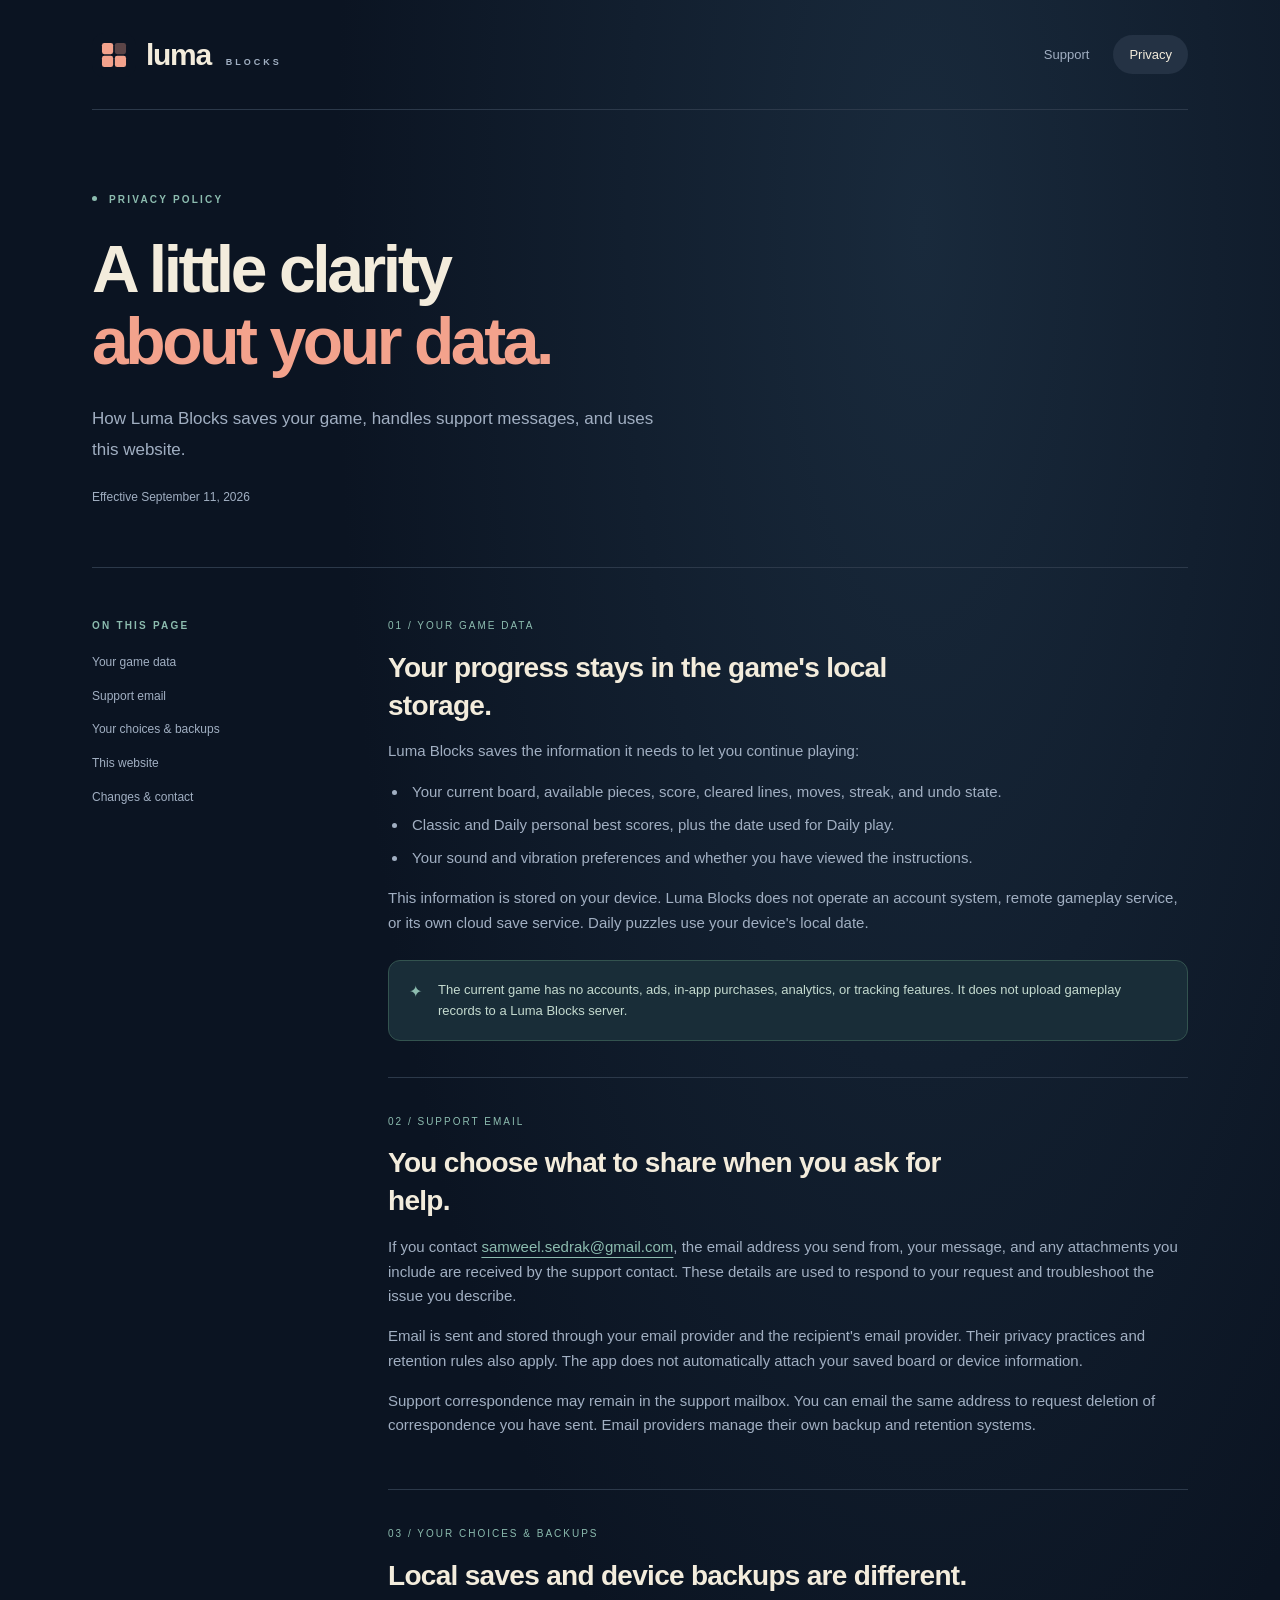
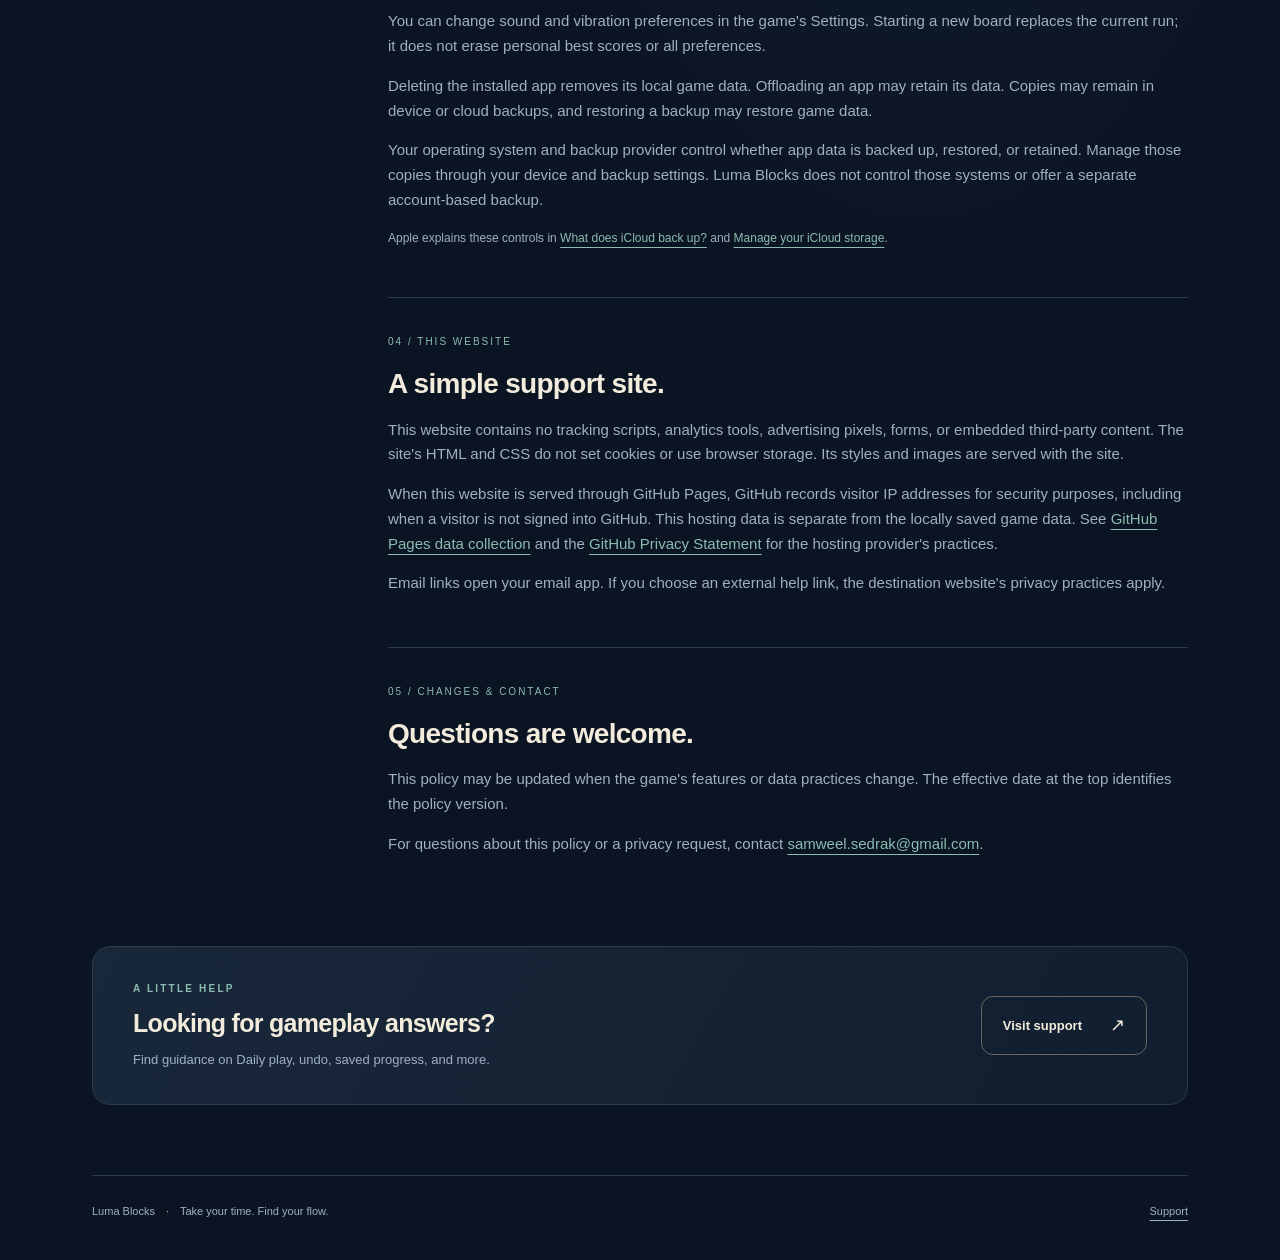
==== privacy.html @ 0beef226 "Publish Luma Blocks support and privacy pages" ====
<!doctype html>
<html lang="en">
<head>
  <meta charset="utf-8">
  <meta name="viewport" content="width=device-width, initial-scale=1">
  <meta name="description" content="Luma Blocks privacy policy: local game data, optional support emails, device backups, and this support website.">
  <meta name="theme-color" content="#0b1422">
  <meta name="referrer" content="no-referrer">
  <meta http-equiv="Content-Security-Policy" content="default-src 'none'; style-src 'self'; img-src 'self'; base-uri 'none'; form-action 'none'">
  <title>Privacy policy · Luma Blocks</title>
  <link rel="icon" href="brand.svg" type="image/svg+xml">
  <link rel="stylesheet" href="styles.css">
</head>
<body>
  <a class="skip-link" href="#main">Skip to content</a>
  <div class="shell">
    <header class="site-header">
      <a class="brand" href="index.html" aria-label="Luma Blocks support home"><img src="brand.svg" width="44" height="44" alt=""><span class="wordmark">luma <span>BLOCKS</span></span></a>
      <nav aria-label="Main navigation"><a href="index.html">Support</a><a href="privacy.html" aria-current="page">Privacy</a></nav>
    </header>
    <main id="main">
      <section class="privacy-hero" aria-labelledby="privacy-title"><p class="eyebrow"><span class="status-dot"></span> PRIVACY POLICY</p><h1 id="privacy-title">A little clarity<br><em>about your data.</em></h1><p class="lead">How Luma Blocks saves your game, handles support messages, and uses this website.</p><p class="effective-date">Effective September 11, 2026</p></section>
      <div class="privacy-layout">
        <aside class="policy-nav" aria-label="On this page"><p class="eyebrow">ON THIS PAGE</p><a href="#game-data">Your game data</a><a href="#support-email">Support email</a><a href="#your-choices">Your choices &amp; backups</a><a href="#website">This website</a><a href="#changes">Changes &amp; contact</a></aside>
        <article class="policy-body">
          <section id="game-data"><p class="section-number">01 / YOUR GAME DATA</p><h2>Your progress stays in the game's local storage.</h2><p>Luma Blocks saves the information it needs to let you continue playing:</p><ul><li>Your current board, available pieces, score, cleared lines, moves, streak, and undo state.</li><li>Classic and Daily personal best scores, plus the date used for Daily play.</li><li>Your sound and vibration preferences and whether you have viewed the instructions.</li></ul><p>This information is stored on your device. Luma Blocks does not operate an account system, remote gameplay service, or its own cloud save service. Daily puzzles use your device's local date.</p><div class="policy-note"><span aria-hidden="true">✦</span><p>The current game has no accounts, ads, in-app purchases, analytics, or tracking features. It does not upload gameplay records to a Luma Blocks server.</p></div></section>
          <section id="support-email"><p class="section-number">02 / SUPPORT EMAIL</p><h2>You choose what to share when you ask for help.</h2><p>If you contact <a class="email-inline" href="mailto:samweel.sedrak@gmail.com?subject=Luma%20Blocks%20privacy">samweel.sedrak@gmail.com</a>, the email address you send from, your message, and any attachments you include are received by the support contact. These details are used to respond to your request and troubleshoot the issue you describe.</p><p>Email is sent and stored through your email provider and the recipient's email provider. Their privacy practices and retention rules also apply. The app does not automatically attach your saved board or device information.</p><p>Support correspondence may remain in the support mailbox. You can email the same address to request deletion of correspondence you have sent. Email providers manage their own backup and retention systems.</p></section>
          <section id="your-choices"><p class="section-number">03 / YOUR CHOICES &amp; BACKUPS</p><h2>Local saves and device backups are different.</h2><p>You can change sound and vibration preferences in the game's Settings. Starting a new board replaces the current run; it does not erase personal best scores or all preferences.</p><p>Deleting the installed app removes its local game data. Offloading an app may retain its data. Copies may remain in device or cloud backups, and restoring a backup may restore game data.</p><p>Your operating system and backup provider control whether app data is backed up, restored, or retained. Manage those copies through your device and backup settings. Luma Blocks does not control those systems or offer a separate account-based backup.</p><p class="source-link">Apple explains these controls in <a href="https://support.apple.com/en-us/108770" rel="noreferrer">What does iCloud back up?</a> and <a href="https://support.apple.com/en-us/108922" rel="noreferrer">Manage your iCloud storage</a>.</p></section>
          <section id="website"><p class="section-number">04 / THIS WEBSITE</p><h2>A simple support site.</h2><p>This website contains no tracking scripts, analytics tools, advertising pixels, forms, or embedded third-party content. The site's HTML and CSS do not set cookies or use browser storage. Its styles and images are served with the site.</p><p>When this website is served through GitHub Pages, GitHub records visitor IP addresses for security purposes, including when a visitor is not signed into GitHub. This hosting data is separate from the locally saved game data. See <a href="https://docs.github.com/en/pages/getting-started-with-github-pages/what-is-github-pages#data-collection" rel="noreferrer">GitHub Pages data collection</a> and the <a href="https://docs.github.com/en/site-policy/privacy-policies/github-general-privacy-statement" rel="noreferrer">GitHub Privacy Statement</a> for the hosting provider's practices.</p><p>Email links open your email app. If you choose an external help link, the destination website's privacy practices apply.</p></section>
          <section id="changes"><p class="section-number">05 / CHANGES &amp; CONTACT</p><h2>Questions are welcome.</h2><p>This policy may be updated when the game's features or data practices change. The effective date at the top identifies the policy version.</p><p>For questions about this policy or a privacy request, contact <a class="email-inline" href="mailto:samweel.sedrak@gmail.com?subject=Luma%20Blocks%20privacy">samweel.sedrak@gmail.com</a>.</p></section>
        </article>
      </div>
      <aside class="closing-card"><div><p class="eyebrow">A LITTLE HELP</p><h2>Looking for gameplay answers?</h2><p>Find guidance on Daily play, undo, saved progress, and more.</p></div><a class="button button-outline" href="index.html#questions">Visit support <span aria-hidden="true">↗</span></a></aside>
    </main>
    <footer class="site-footer"><p>Luma Blocks <span>·</span> Take your time. Find your flow.</p><a href="index.html">Support</a></footer>
  </div>
</body>
</html>
---- styles.css ----
:root{color-scheme:dark;--ink:#0b1422;--surface:#111e30;--cream:#f3ecdc;--muted:#a1afc2;--coral:#f3a28c;--mint:#8cbcaf;--line:#2c394a;font-family:-apple-system,BlinkMacSystemFont,"Segoe UI",sans-serif;font-synthesis:none}
*{box-sizing:border-box}html{scroll-behavior:smooth;scroll-padding-top:24px}body{margin:0;background:radial-gradient(ellipse at 72% 8%,#192a3c 0,transparent 45%),var(--ink);color:var(--cream);line-height:1.65}a{color:inherit;text-underline-offset:5px}a:hover{color:var(--coral)}a:focus-visible,summary:focus-visible{outline:3px solid var(--mint);outline-offset:6px;border-radius:4px}img{max-width:100%;height:auto}.shell{max-width:1184px;margin:auto;padding:0 44px}.skip-link{position:fixed;top:12px;left:12px;z-index:10;padding:10px 18px;background:var(--cream);color:var(--ink);transform:translateY(-160%)}.skip-link:focus{transform:none}.site-header{min-height:110px;display:flex;align-items:center;justify-content:space-between;border-bottom:1px solid var(--line);gap:24px}.brand{display:flex;align-items:center;gap:10px;text-decoration:none}.brand img{border-radius:12px}.wordmark{font-weight:700;font-size:30px;letter-spacing:-1.3px;white-space:nowrap}.wordmark span{font-size:9px;color:var(--muted);font-weight:600;letter-spacing:3px;margin-left:8px}.site-header nav{display:flex;gap:8px}.site-header nav a{text-decoration:none;font-size:13px;color:var(--muted);padding:9px 16px;border-radius:25px}.site-header nav a[aria-current=page]{color:var(--cream);background:#243244}.site-header nav a:hover{color:var(--cream);background:#1c2a3c}.hero{display:grid;grid-template-columns:1.22fr 1fr;align-items:center;gap:28px;min-height:520px;padding:76px 0 84px}.eyebrow{font-size:10px;font-weight:600;letter-spacing:2.2px;color:var(--mint);margin:0 0 24px}.status-dot{display:inline-block;width:5px;height:5px;border-radius:50%;background:var(--mint);margin:0 7px 2px 0}h1{font-size:clamp(42px,5.3vw,66px);font-weight:550;letter-spacing:-3.4px;line-height:1.1;margin:0 0 25px}h1 em{font-style:normal;color:var(--coral)}.lead{font-size:17px;line-height:1.85;color:var(--muted);max-width:480px;margin:0}.actions{display:flex;gap:26px;align-items:center;flex-wrap:wrap;margin-top:30px}.button{display:inline-flex;align-items:center;justify-content:center;gap:28px;border:1px solid var(--coral);border-radius:12px;background:var(--coral);color:var(--ink);padding:14px 21px;font-size:13px;font-weight:650;text-decoration:none;min-height:48px}.button:hover{color:var(--ink);background:#ffb59f;border-color:#ffb59f}.button span{font-size:18px}.text-link{font-size:13px;text-decoration:none}.text-link span{margin-left:12px}.hero-art{position:relative;min-height:340px;display:grid;place-items:center;isolation:isolate}.art-card{width:290px;height:318px;display:flex;flex-direction:column;align-items:center;justify-content:center;background:var(--ink);border:1px solid #344354;border-radius:30px;transform:rotate(8deg);box-shadow:0 25px 65px #0004}.art-card img{width:255px;height:255px}.art-card span{font-size:9px;color:var(--muted);letter-spacing:2.2px;margin-top:-12px}.orbit{position:absolute;border:1px solid #f3ecdc0b;border-radius:50%;width:370px;height:370px;z-index:-1}.orbit-two{width:450px;height:450px}.spark{position:absolute;color:var(--coral);font-size:21px}.spark-one{top:2%;right:10%}.spark-two{bottom:5%;left:5%;color:var(--mint)}.contact-strip{display:grid;grid-template-columns:1fr 1.5fr;gap:60px;padding:36px 40px;background:#122233;border:1px solid #304153;border-radius:18px;align-items:center}.contact-strip .eyebrow{margin-bottom:8px}h2{font-size:27px;font-weight:550;letter-spacing:-.7px;line-height:1.35;margin:0 0 14px}.contact-strip h2{margin:0}.email{font-size:20px;font-weight:550;text-decoration:none;overflow-wrap:anywhere}.contact-details p{font-size:12px;color:var(--muted);margin:9px 0 0;max-width:440px}.faq-section{display:grid;grid-template-columns:1fr 1.7fr;gap:70px;padding:90px 0}.section-heading .eyebrow{margin-bottom:16px}.section-heading p:last-child{color:var(--muted);font-size:14px}.faq-list{border-top:1px solid var(--line)}details{border-bottom:1px solid var(--line);padding:0 0 0 2px}summary{list-style:none;cursor:pointer;font-size:16px;font-weight:500;padding:22px 36px 22px 0;position:relative;line-height:1.55}summary::-webkit-details-marker{display:none}summary::after{content:"+";position:absolute;right:4px;top:20px;font-size:23px;font-weight:300;color:var(--coral)}details[open] summary::after{content:"−"}.answer{padding:0 24px 20px 0;font-size:14px;color:var(--muted)}.answer p{margin:0 0 12px}.answer p:last-child{margin:0}.answer strong{font-weight:550;color:var(--cream)}.answer a,.policy-body a{color:var(--mint)}.closing-card{display:flex;justify-content:space-between;align-items:center;gap:28px;border:1px solid var(--line);background:linear-gradient(120deg,#182739,#111e30);border-radius:18px;padding:34px 40px;margin-bottom:70px}.closing-card .eyebrow{margin-bottom:10px}.closing-card h2{font-size:25px;margin-bottom:8px}.closing-card p:last-child{color:var(--muted);font-size:13px;margin:0}.button-outline{background:transparent;color:var(--cream);border-color:#6c665f;flex-shrink:0}.button-outline:hover{color:var(--cream);border-color:var(--coral);background:#f3a28c0c}.site-footer{display:flex;justify-content:space-between;gap:20px;border-top:1px solid var(--line);padding:26px 0 40px;font-size:11px;color:var(--muted)}.site-footer p{margin:0}.site-footer span{margin:0 8px;color:var(--coral)}.site-footer a{flex-shrink:0}.privacy-hero{padding:82px 0 60px;max-width:750px}.privacy-hero .lead{max-width:590px}.effective-date{color:var(--muted);font-size:12px;margin:22px 0 0}.privacy-layout{display:grid;grid-template-columns:230px 1fr;gap:66px;align-items:start;border-top:1px solid var(--line);padding-top:50px;margin-bottom:74px}.policy-nav{position:sticky;top:35px;display:flex;flex-direction:column;gap:14px;font-size:12px}.policy-nav .eyebrow{margin:0 0 4px}.policy-nav a{text-decoration:none;color:var(--muted)}.policy-nav a:hover{color:var(--cream)}.policy-body section{padding:0 0 36px;margin-bottom:36px;border-bottom:1px solid var(--line);scroll-margin-top:25px}.policy-body section:last-child{border:0;margin:0;padding:0}.section-number{font-size:10px;letter-spacing:2px;color:var(--mint);margin:0 0 14px}.policy-body h2{font-size:28px;max-width:600px}.policy-body p,.policy-body li{font-size:15px;color:var(--muted)}.policy-body ul{padding-left:20px}.policy-body li{padding-left:4px;margin-bottom:8px}.policy-body .section-number{font-size:10px;color:var(--mint)}.policy-note{display:flex;gap:16px;align-items:start;background:#192d38;border:1px solid #33534f;border-radius:12px;padding:18px 20px;margin-top:24px}.policy-note span{color:var(--mint)}.policy-note p{margin:0;color:#c4dacf;font-size:13px}.email-inline{overflow-wrap:anywhere}.policy-body .source-link{font-size:12px;line-height:1.8}
@media(max-width:900px){.shell{padding:0 28px}.hero{grid-template-columns:1.4fr 1fr;gap:10px}.hero-art{transform:scale(.8);transform-origin:center right}.art-card{width:250px;height:280px}.art-card img{width:220px;height:220px}.orbit{width:300px;height:300px}.orbit-two{width:350px;height:350px}.contact-strip{gap:26px;padding:30px}.email{font-size:17px}.faq-section{grid-template-columns:1fr 1.5fr;gap:30px}.privacy-layout{grid-template-columns:175px 1fr;gap:32px}.closing-card{padding:30px}}
@media(max-width:650px){.shell{padding:0 22px}.site-header{min-height:88px;gap:12px}.brand{gap:4px}.brand img{width:36px;height:36px}.wordmark{font-size:27px}.wordmark span{font-size:8px;letter-spacing:2px;margin-left:5px}.site-header nav{gap:0}.site-header nav a{padding:8px 10px;font-size:12px}.hero{display:block;padding:52px 0 42px;min-height:0}.hero .eyebrow{font-size:9px;letter-spacing:1.65px}h1{font-size:clamp(37px,9.8vw,54px);letter-spacing:-2px}.lead{font-size:15px}.hero-art{display:none}.actions{gap:22px;margin-top:26px}.button{padding:12px 17px;gap:20px}.contact-strip{grid-template-columns:1fr;gap:18px;padding:26px}.contact-strip h2{font-size:25px}.email{font-size:18px}.contact-details p{font-size:12px}.faq-section{grid-template-columns:1fr;gap:20px;padding:56px 0}.section-heading .eyebrow{font-size:9px}.section-heading p:last-child{margin-bottom:0}h2{font-size:26px}summary{font-size:15px;padding-top:21px;padding-bottom:21px}.answer{font-size:14px;padding-right:15px}.closing-card{align-items:flex-start;flex-direction:column;padding:27px;margin-bottom:45px;gap:22px}.closing-card h2{font-size:25px}.site-footer{align-items:flex-start;flex-direction:column;gap:13px;padding-top:23px}.privacy-hero{padding:52px 0 36px}.privacy-layout{grid-template-columns:1fr;gap:34px;padding-top:26px;margin-bottom:48px}.policy-nav{position:static;flex-direction:row;flex-wrap:wrap;gap:10px 18px}.policy-nav .eyebrow{width:100%;margin-bottom:2px}.policy-nav a{font-size:12px}.policy-body h2{font-size:25px}.policy-body p,.policy-body li{font-size:14px}.policy-body section{padding-bottom:26px;margin-bottom:28px}.policy-note{padding:15px}.effective-date{font-size:11px}}
@media(max-width:380px){.shell{padding:0 16px}.site-header{gap:8px}.wordmark span{letter-spacing:1.6px}.site-header nav a{padding:8px}}
@media(prefers-reduced-motion:reduce){html{scroll-behavior:auto}}@media print{body{background:white;color:#18202a}.site-header,.site-footer,.policy-nav,.hero-art,.closing-card,.skip-link{display:none}.shell{padding:0}.privacy-layout{display:block}.privacy-hero{padding-top:0}h1 em,.policy-body p,.policy-body li,.lead,.section-number,.eyebrow,.effective-date{color:#18202a}.policy-note{background:transparent;border-color:#aaa}.policy-note p,.policy-body a{color:#18202a}}
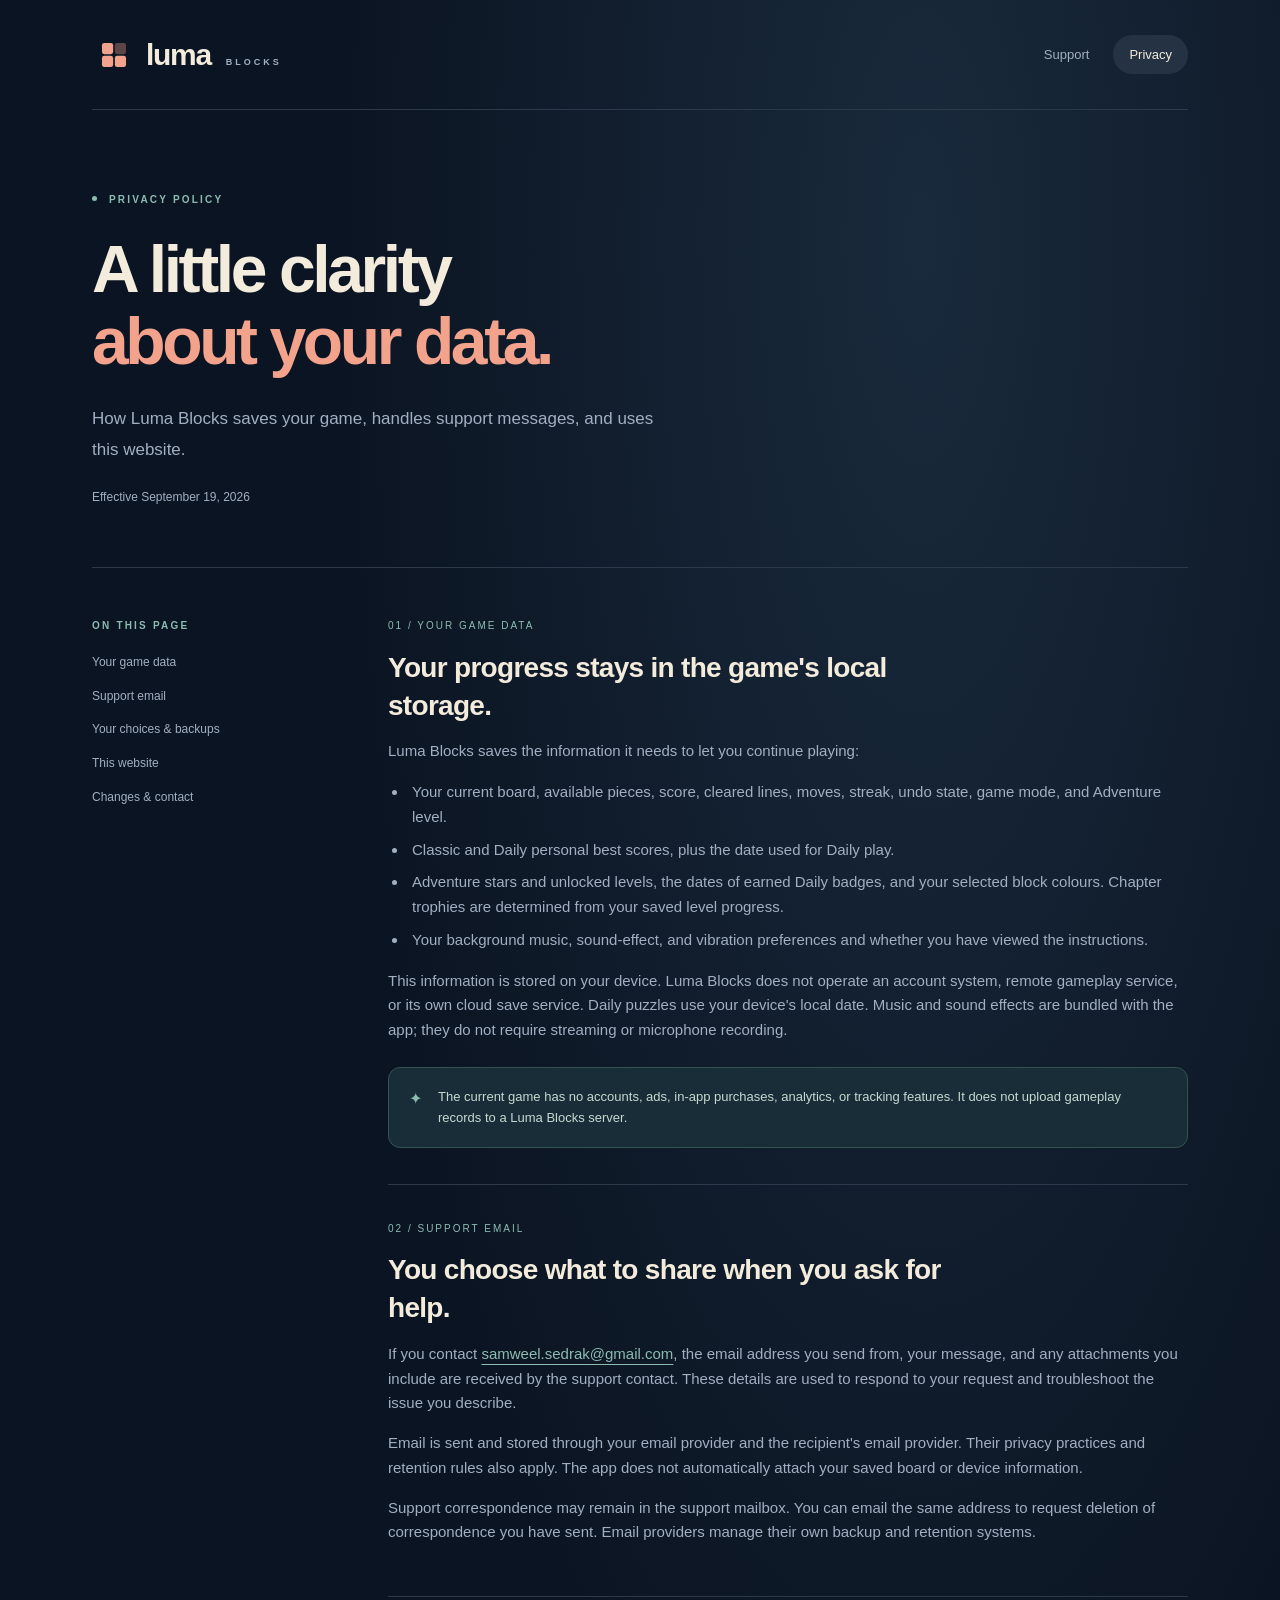
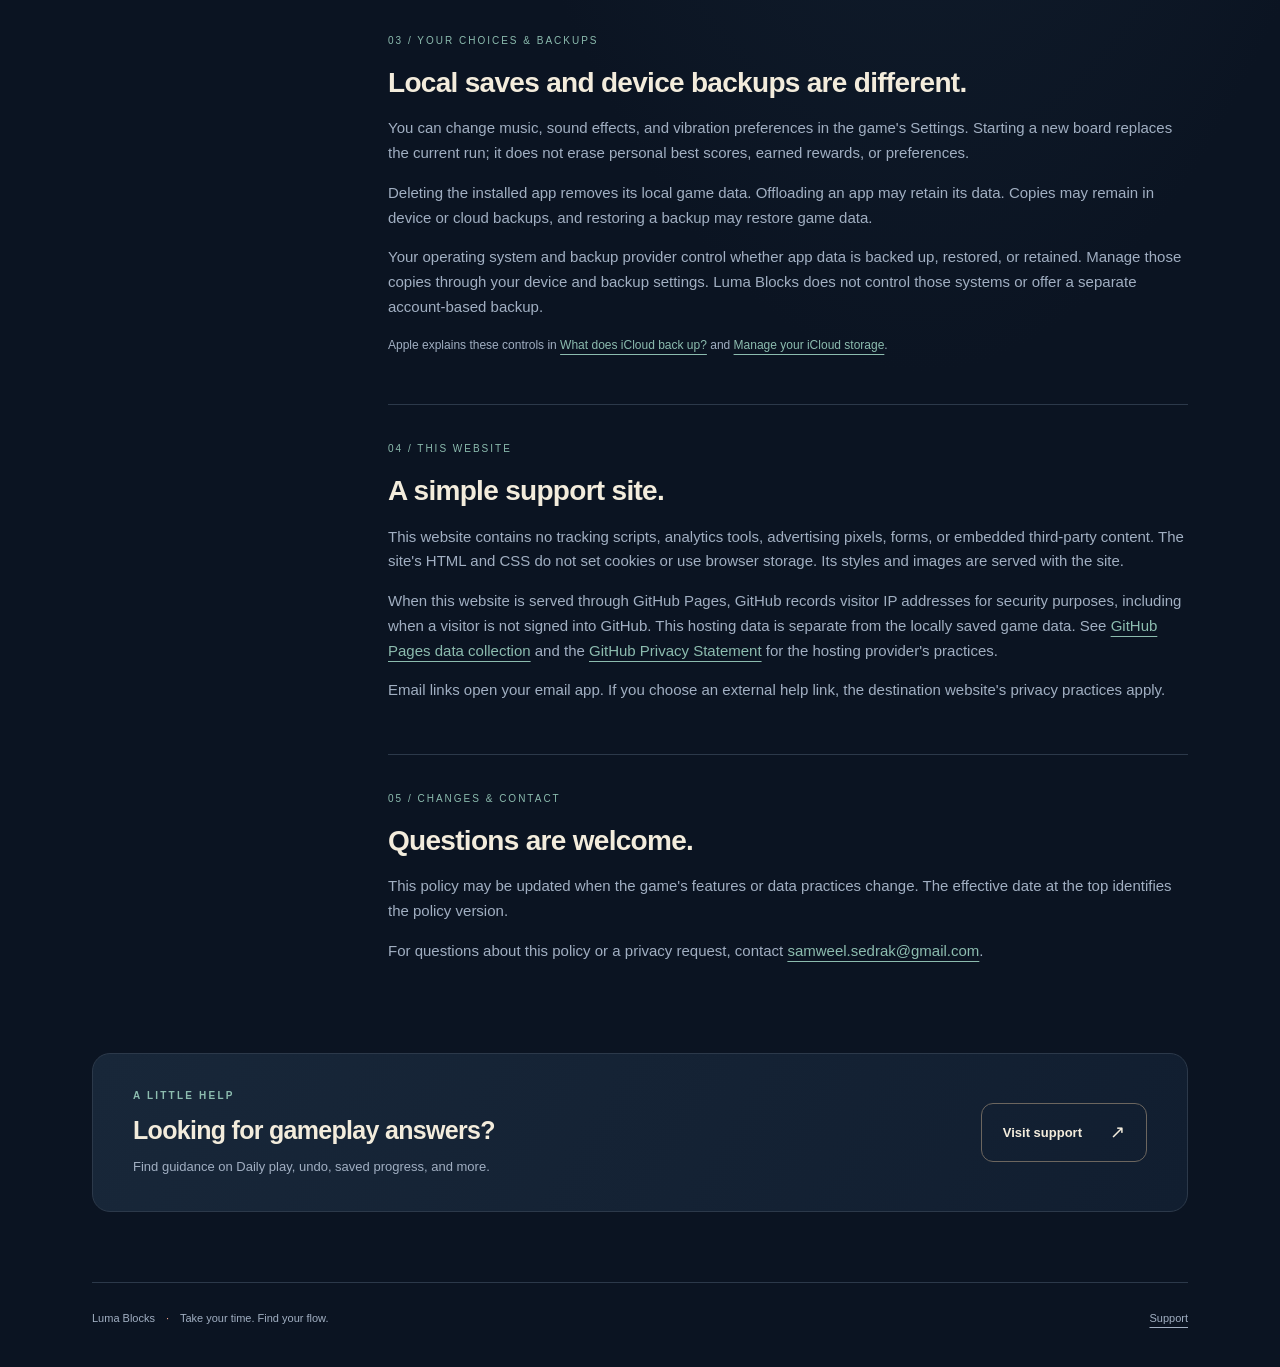
==== commit a127c197: "Update support and privacy for Luma Adventure release" ====
--- a/privacy.html
+++ b/privacy.html
@@ -19,13 +19,13 @@
       <nav aria-label="Main navigation"><a href="index.html">Support</a><a href="privacy.html" aria-current="page">Privacy</a></nav>
     </header>
     <main id="main">
-      <section class="privacy-hero" aria-labelledby="privacy-title"><p class="eyebrow"><span class="status-dot"></span> PRIVACY POLICY</p><h1 id="privacy-title">A little clarity<br><em>about your data.</em></h1><p class="lead">How Luma Blocks saves your game, handles support messages, and uses this website.</p><p class="effective-date">Effective September 11, 2026</p></section>
+      <section class="privacy-hero" aria-labelledby="privacy-title"><p class="eyebrow"><span class="status-dot"></span> PRIVACY POLICY</p><h1 id="privacy-title">A little clarity<br><em>about your data.</em></h1><p class="lead">How Luma Blocks saves your game, handles support messages, and uses this website.</p><p class="effective-date">Effective September 19, 2026</p></section>
       <div class="privacy-layout">
         <aside class="policy-nav" aria-label="On this page"><p class="eyebrow">ON THIS PAGE</p><a href="#game-data">Your game data</a><a href="#support-email">Support email</a><a href="#your-choices">Your choices &amp; backups</a><a href="#website">This website</a><a href="#changes">Changes &amp; contact</a></aside>
         <article class="policy-body">
-          <section id="game-data"><p class="section-number">01 / YOUR GAME DATA</p><h2>Your progress stays in the game's local storage.</h2><p>Luma Blocks saves the information it needs to let you continue playing:</p><ul><li>Your current board, available pieces, score, cleared lines, moves, streak, and undo state.</li><li>Classic and Daily personal best scores, plus the date used for Daily play.</li><li>Your sound and vibration preferences and whether you have viewed the instructions.</li></ul><p>This information is stored on your device. Luma Blocks does not operate an account system, remote gameplay service, or its own cloud save service. Daily puzzles use your device's local date.</p><div class="policy-note"><span aria-hidden="true">✦</span><p>The current game has no accounts, ads, in-app purchases, analytics, or tracking features. It does not upload gameplay records to a Luma Blocks server.</p></div></section>
+          <section id="game-data"><p class="section-number">01 / YOUR GAME DATA</p><h2>Your progress stays in the game's local storage.</h2><p>Luma Blocks saves the information it needs to let you continue playing:</p><ul><li>Your current board, available pieces, score, cleared lines, moves, streak, undo state, game mode, and Adventure level.</li><li>Classic and Daily personal best scores, plus the date used for Daily play.</li><li>Adventure stars and unlocked levels, the dates of earned Daily badges, and your selected block colours. Chapter trophies are determined from your saved level progress.</li><li>Your background music, sound-effect, and vibration preferences and whether you have viewed the instructions.</li></ul><p>This information is stored on your device. Luma Blocks does not operate an account system, remote gameplay service, or its own cloud save service. Daily puzzles use your device's local date. Music and sound effects are bundled with the app; they do not require streaming or microphone recording.</p><div class="policy-note"><span aria-hidden="true">✦</span><p>The current game has no accounts, ads, in-app purchases, analytics, or tracking features. It does not upload gameplay records to a Luma Blocks server.</p></div></section>
           <section id="support-email"><p class="section-number">02 / SUPPORT EMAIL</p><h2>You choose what to share when you ask for help.</h2><p>If you contact <a class="email-inline" href="mailto:samweel.sedrak@gmail.com?subject=Luma%20Blocks%20privacy">samweel.sedrak@gmail.com</a>, the email address you send from, your message, and any attachments you include are received by the support contact. These details are used to respond to your request and troubleshoot the issue you describe.</p><p>Email is sent and stored through your email provider and the recipient's email provider. Their privacy practices and retention rules also apply. The app does not automatically attach your saved board or device information.</p><p>Support correspondence may remain in the support mailbox. You can email the same address to request deletion of correspondence you have sent. Email providers manage their own backup and retention systems.</p></section>
-          <section id="your-choices"><p class="section-number">03 / YOUR CHOICES &amp; BACKUPS</p><h2>Local saves and device backups are different.</h2><p>You can change sound and vibration preferences in the game's Settings. Starting a new board replaces the current run; it does not erase personal best scores or all preferences.</p><p>Deleting the installed app removes its local game data. Offloading an app may retain its data. Copies may remain in device or cloud backups, and restoring a backup may restore game data.</p><p>Your operating system and backup provider control whether app data is backed up, restored, or retained. Manage those copies through your device and backup settings. Luma Blocks does not control those systems or offer a separate account-based backup.</p><p class="source-link">Apple explains these controls in <a href="https://support.apple.com/en-us/108770" rel="noreferrer">What does iCloud back up?</a> and <a href="https://support.apple.com/en-us/108922" rel="noreferrer">Manage your iCloud storage</a>.</p></section>
+          <section id="your-choices"><p class="section-number">03 / YOUR CHOICES &amp; BACKUPS</p><h2>Local saves and device backups are different.</h2><p>You can change music, sound effects, and vibration preferences in the game's Settings. Starting a new board replaces the current run; it does not erase personal best scores, earned rewards, or preferences.</p><p>Deleting the installed app removes its local game data. Offloading an app may retain its data. Copies may remain in device or cloud backups, and restoring a backup may restore game data.</p><p>Your operating system and backup provider control whether app data is backed up, restored, or retained. Manage those copies through your device and backup settings. Luma Blocks does not control those systems or offer a separate account-based backup.</p><p class="source-link">Apple explains these controls in <a href="https://support.apple.com/en-us/108770" rel="noreferrer">What does iCloud back up?</a> and <a href="https://support.apple.com/en-us/108922" rel="noreferrer">Manage your iCloud storage</a>.</p></section>
           <section id="website"><p class="section-number">04 / THIS WEBSITE</p><h2>A simple support site.</h2><p>This website contains no tracking scripts, analytics tools, advertising pixels, forms, or embedded third-party content. The site's HTML and CSS do not set cookies or use browser storage. Its styles and images are served with the site.</p><p>When this website is served through GitHub Pages, GitHub records visitor IP addresses for security purposes, including when a visitor is not signed into GitHub. This hosting data is separate from the locally saved game data. See <a href="https://docs.github.com/en/pages/getting-started-with-github-pages/what-is-github-pages#data-collection" rel="noreferrer">GitHub Pages data collection</a> and the <a href="https://docs.github.com/en/site-policy/privacy-policies/github-general-privacy-statement" rel="noreferrer">GitHub Privacy Statement</a> for the hosting provider's practices.</p><p>Email links open your email app. If you choose an external help link, the destination website's privacy practices apply.</p></section>
           <section id="changes"><p class="section-number">05 / CHANGES &amp; CONTACT</p><h2>Questions are welcome.</h2><p>This policy may be updated when the game's features or data practices change. The effective date at the top identifies the policy version.</p><p>For questions about this policy or a privacy request, contact <a class="email-inline" href="mailto:samweel.sedrak@gmail.com?subject=Luma%20Blocks%20privacy">samweel.sedrak@gmail.com</a>.</p></section>
         </article>
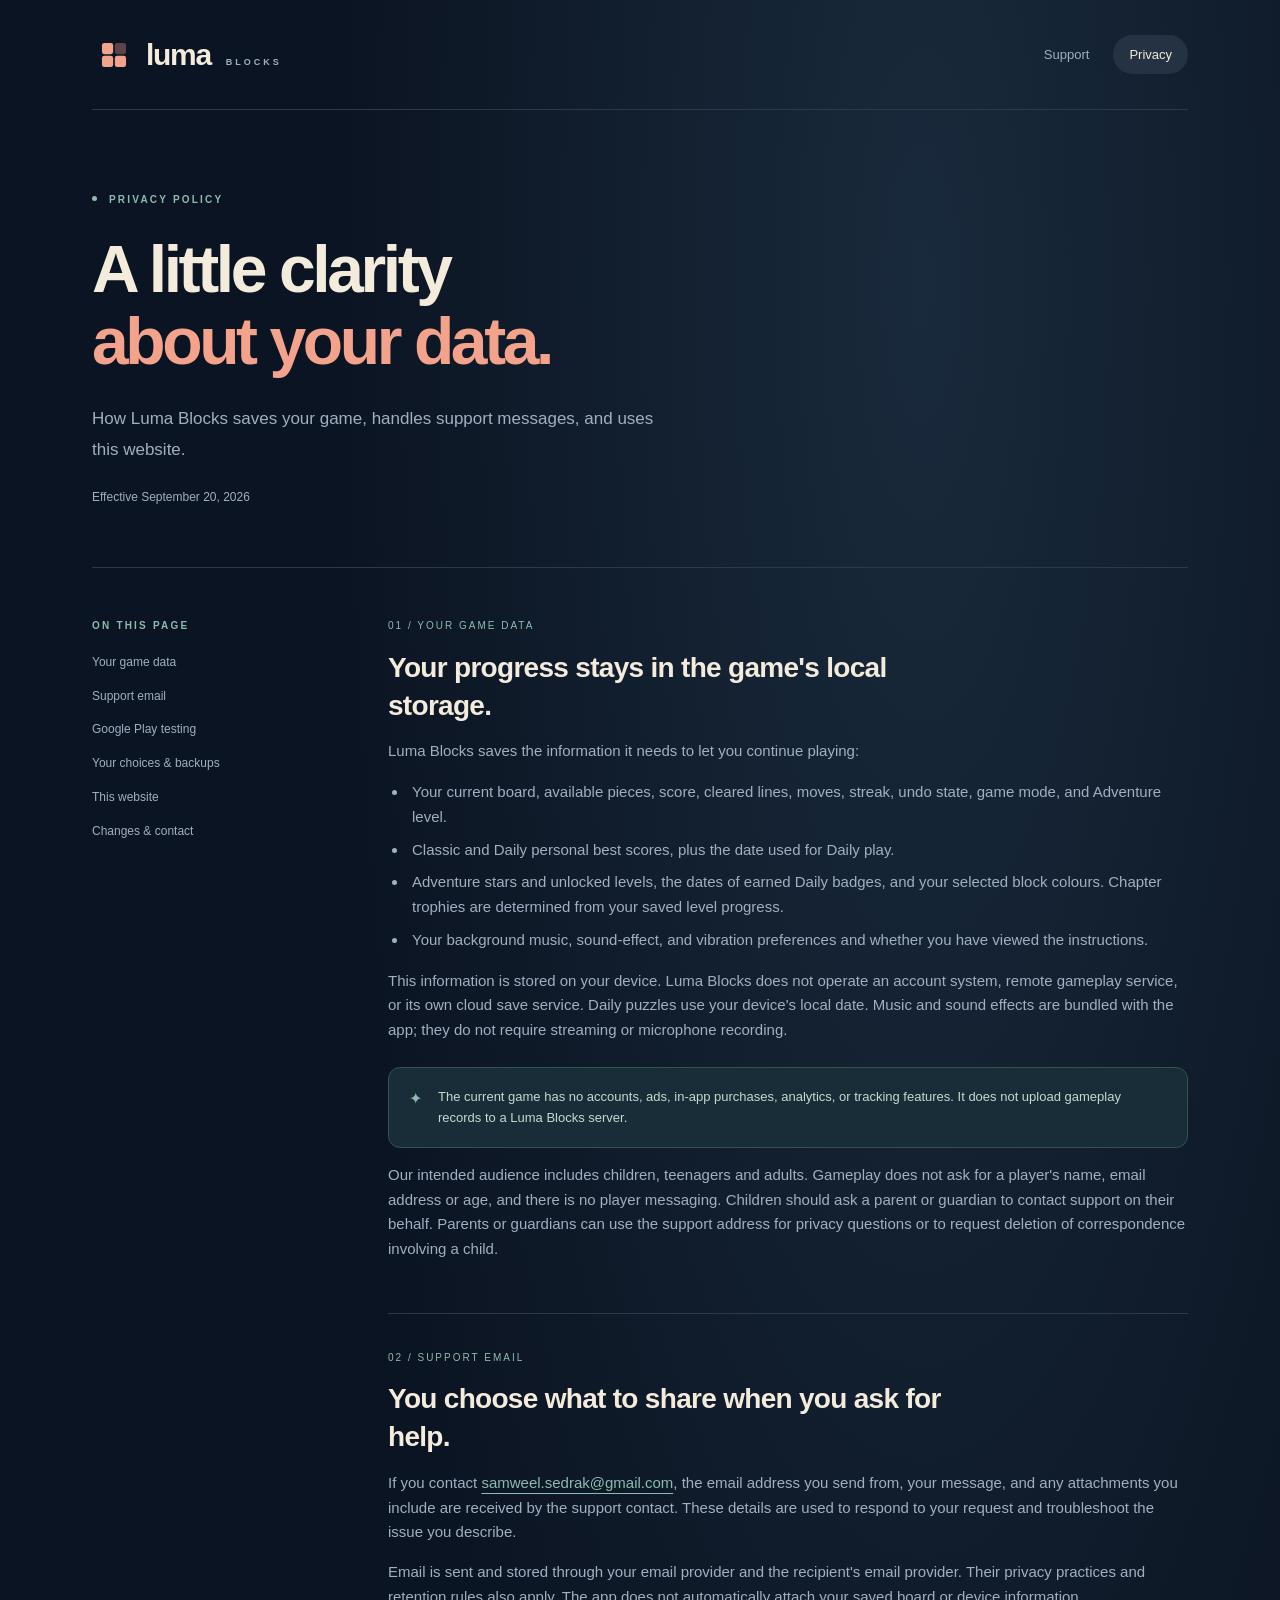
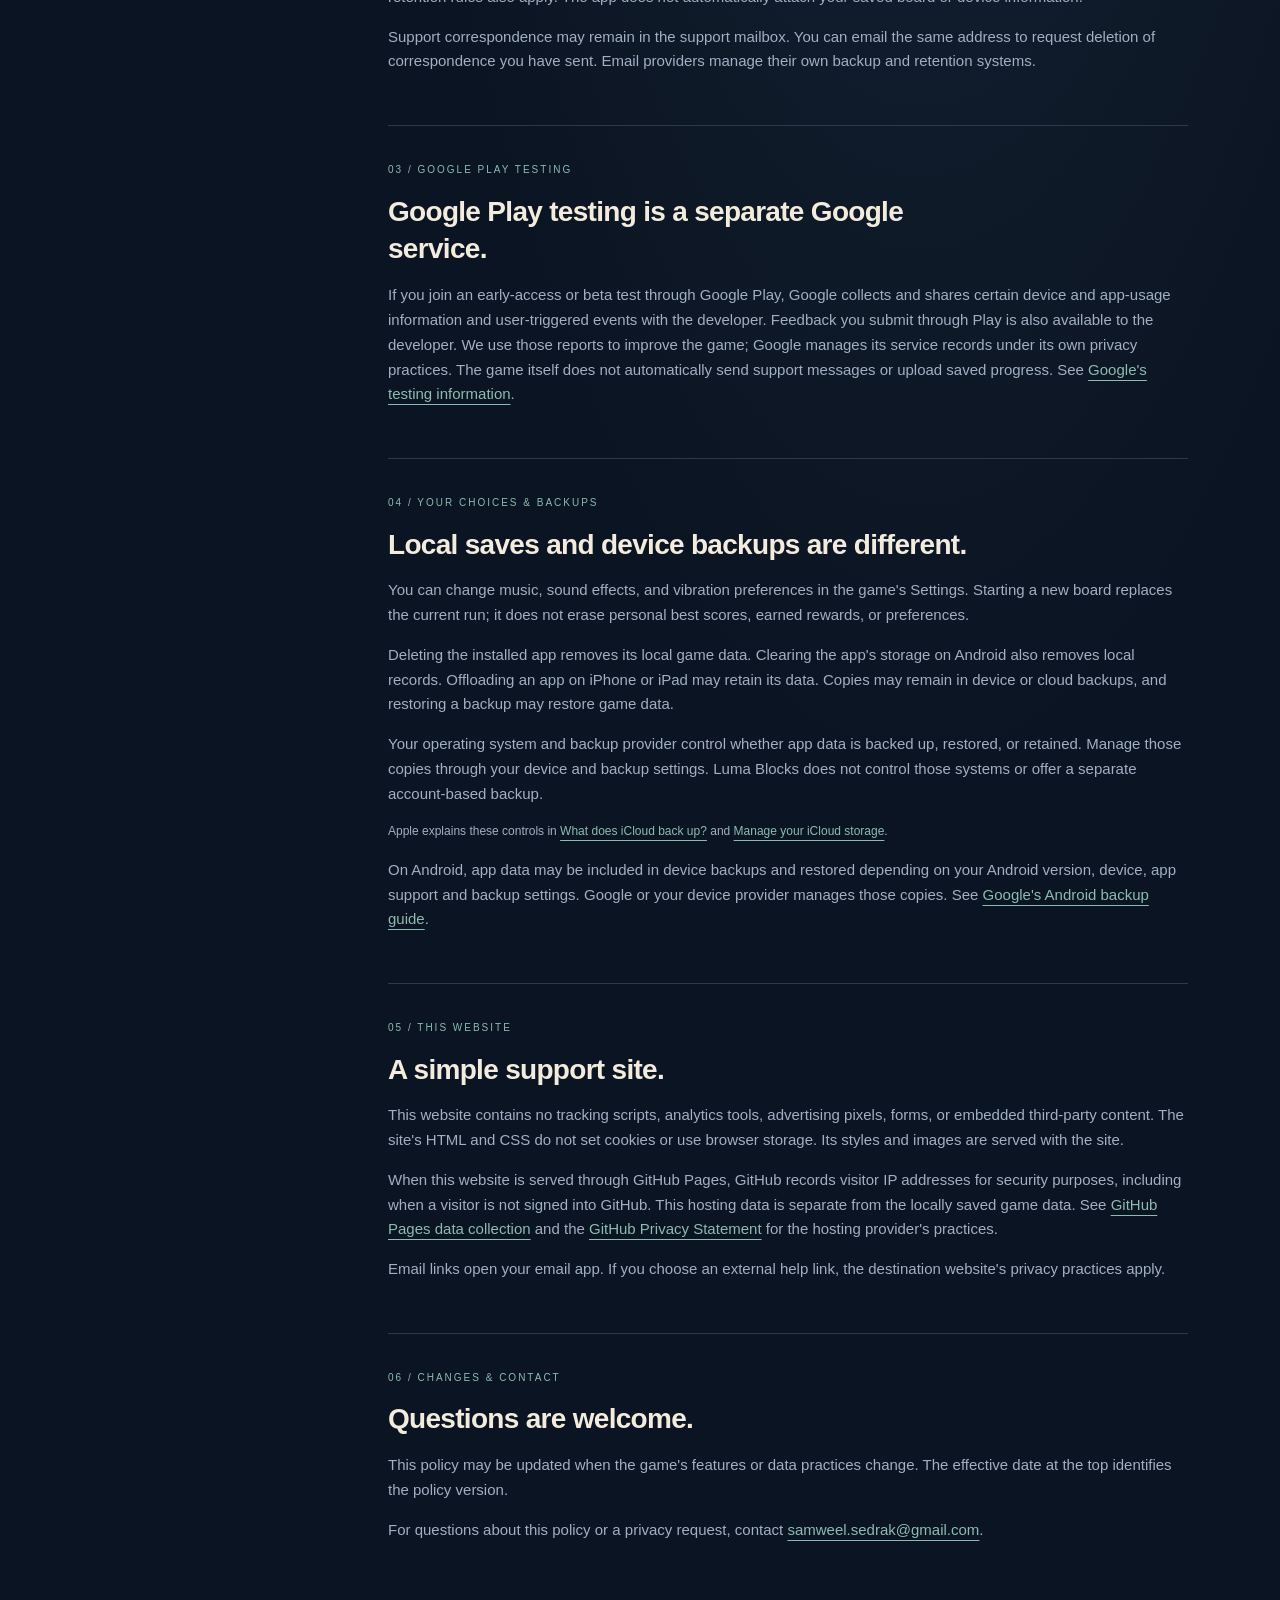
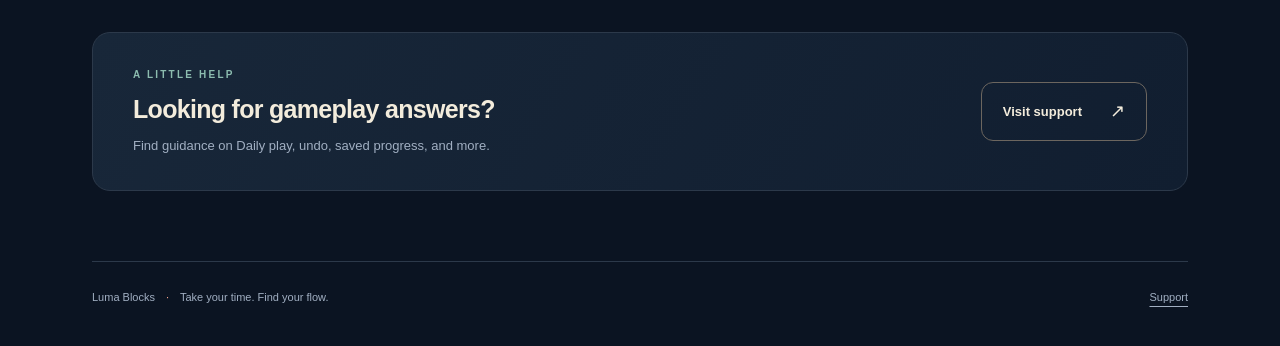
==== commit 8af69e79: "Clarify Android privacy and family support" ====
--- a/privacy.html
+++ b/privacy.html
@@ -3,7 +3,7 @@
 <head>
   <meta charset="utf-8">
   <meta name="viewport" content="width=device-width, initial-scale=1">
-  <meta name="description" content="Luma Blocks privacy policy: local game data, optional support emails, device backups, and this support website.">
+  <meta name="description" content="Luma Blocks privacy policy: local game data, family support, optional email, Google Play testing, device backups, and this support website.">
   <meta name="theme-color" content="#0b1422">
   <meta name="referrer" content="no-referrer">
   <meta http-equiv="Content-Security-Policy" content="default-src 'none'; style-src 'self'; img-src 'self'; base-uri 'none'; form-action 'none'">
@@ -19,15 +19,16 @@
       <nav aria-label="Main navigation"><a href="index.html">Support</a><a href="privacy.html" aria-current="page">Privacy</a></nav>
     </header>
     <main id="main">
-      <section class="privacy-hero" aria-labelledby="privacy-title"><p class="eyebrow"><span class="status-dot"></span> PRIVACY POLICY</p><h1 id="privacy-title">A little clarity<br><em>about your data.</em></h1><p class="lead">How Luma Blocks saves your game, handles support messages, and uses this website.</p><p class="effective-date">Effective September 19, 2026</p></section>
+      <section class="privacy-hero" aria-labelledby="privacy-title"><p class="eyebrow"><span class="status-dot"></span> PRIVACY POLICY</p><h1 id="privacy-title">A little clarity<br><em>about your data.</em></h1><p class="lead">How Luma Blocks saves your game, handles support messages, and uses this website.</p><p class="effective-date">Effective September 20, 2026</p></section>
       <div class="privacy-layout">
-        <aside class="policy-nav" aria-label="On this page"><p class="eyebrow">ON THIS PAGE</p><a href="#game-data">Your game data</a><a href="#support-email">Support email</a><a href="#your-choices">Your choices &amp; backups</a><a href="#website">This website</a><a href="#changes">Changes &amp; contact</a></aside>
+        <aside class="policy-nav" aria-label="On this page"><p class="eyebrow">ON THIS PAGE</p><a href="#game-data">Your game data</a><a href="#support-email">Support email</a><a href="#google-play-testing">Google Play testing</a><a href="#your-choices">Your choices &amp; backups</a><a href="#website">This website</a><a href="#changes">Changes &amp; contact</a></aside>
         <article class="policy-body">
-          <section id="game-data"><p class="section-number">01 / YOUR GAME DATA</p><h2>Your progress stays in the game's local storage.</h2><p>Luma Blocks saves the information it needs to let you continue playing:</p><ul><li>Your current board, available pieces, score, cleared lines, moves, streak, undo state, game mode, and Adventure level.</li><li>Classic and Daily personal best scores, plus the date used for Daily play.</li><li>Adventure stars and unlocked levels, the dates of earned Daily badges, and your selected block colours. Chapter trophies are determined from your saved level progress.</li><li>Your background music, sound-effect, and vibration preferences and whether you have viewed the instructions.</li></ul><p>This information is stored on your device. Luma Blocks does not operate an account system, remote gameplay service, or its own cloud save service. Daily puzzles use your device's local date. Music and sound effects are bundled with the app; they do not require streaming or microphone recording.</p><div class="policy-note"><span aria-hidden="true">✦</span><p>The current game has no accounts, ads, in-app purchases, analytics, or tracking features. It does not upload gameplay records to a Luma Blocks server.</p></div></section>
+          <section id="game-data"><p class="section-number">01 / YOUR GAME DATA</p><h2>Your progress stays in the game's local storage.</h2><p>Luma Blocks saves the information it needs to let you continue playing:</p><ul><li>Your current board, available pieces, score, cleared lines, moves, streak, undo state, game mode, and Adventure level.</li><li>Classic and Daily personal best scores, plus the date used for Daily play.</li><li>Adventure stars and unlocked levels, the dates of earned Daily badges, and your selected block colours. Chapter trophies are determined from your saved level progress.</li><li>Your background music, sound-effect, and vibration preferences and whether you have viewed the instructions.</li></ul><p>This information is stored on your device. Luma Blocks does not operate an account system, remote gameplay service, or its own cloud save service. Daily puzzles use your device's local date. Music and sound effects are bundled with the app; they do not require streaming or microphone recording.</p><div class="policy-note"><span aria-hidden="true">✦</span><p>The current game has no accounts, ads, in-app purchases, analytics, or tracking features. It does not upload gameplay records to a Luma Blocks server.</p></div><p>Our intended audience includes children, teenagers and adults. Gameplay does not ask for a player's name, email address or age, and there is no player messaging. Children should ask a parent or guardian to contact support on their behalf. Parents or guardians can use the support address for privacy questions or to request deletion of correspondence involving a child.</p></section>
           <section id="support-email"><p class="section-number">02 / SUPPORT EMAIL</p><h2>You choose what to share when you ask for help.</h2><p>If you contact <a class="email-inline" href="mailto:samweel.sedrak@gmail.com?subject=Luma%20Blocks%20privacy">samweel.sedrak@gmail.com</a>, the email address you send from, your message, and any attachments you include are received by the support contact. These details are used to respond to your request and troubleshoot the issue you describe.</p><p>Email is sent and stored through your email provider and the recipient's email provider. Their privacy practices and retention rules also apply. The app does not automatically attach your saved board or device information.</p><p>Support correspondence may remain in the support mailbox. You can email the same address to request deletion of correspondence you have sent. Email providers manage their own backup and retention systems.</p></section>
-          <section id="your-choices"><p class="section-number">03 / YOUR CHOICES &amp; BACKUPS</p><h2>Local saves and device backups are different.</h2><p>You can change music, sound effects, and vibration preferences in the game's Settings. Starting a new board replaces the current run; it does not erase personal best scores, earned rewards, or preferences.</p><p>Deleting the installed app removes its local game data. Offloading an app may retain its data. Copies may remain in device or cloud backups, and restoring a backup may restore game data.</p><p>Your operating system and backup provider control whether app data is backed up, restored, or retained. Manage those copies through your device and backup settings. Luma Blocks does not control those systems or offer a separate account-based backup.</p><p class="source-link">Apple explains these controls in <a href="https://support.apple.com/en-us/108770" rel="noreferrer">What does iCloud back up?</a> and <a href="https://support.apple.com/en-us/108922" rel="noreferrer">Manage your iCloud storage</a>.</p></section>
-          <section id="website"><p class="section-number">04 / THIS WEBSITE</p><h2>A simple support site.</h2><p>This website contains no tracking scripts, analytics tools, advertising pixels, forms, or embedded third-party content. The site's HTML and CSS do not set cookies or use browser storage. Its styles and images are served with the site.</p><p>When this website is served through GitHub Pages, GitHub records visitor IP addresses for security purposes, including when a visitor is not signed into GitHub. This hosting data is separate from the locally saved game data. See <a href="https://docs.github.com/en/pages/getting-started-with-github-pages/what-is-github-pages#data-collection" rel="noreferrer">GitHub Pages data collection</a> and the <a href="https://docs.github.com/en/site-policy/privacy-policies/github-general-privacy-statement" rel="noreferrer">GitHub Privacy Statement</a> for the hosting provider's practices.</p><p>Email links open your email app. If you choose an external help link, the destination website's privacy practices apply.</p></section>
-          <section id="changes"><p class="section-number">05 / CHANGES &amp; CONTACT</p><h2>Questions are welcome.</h2><p>This policy may be updated when the game's features or data practices change. The effective date at the top identifies the policy version.</p><p>For questions about this policy or a privacy request, contact <a class="email-inline" href="mailto:samweel.sedrak@gmail.com?subject=Luma%20Blocks%20privacy">samweel.sedrak@gmail.com</a>.</p></section>
+          <section id="google-play-testing"><p class="section-number">03 / GOOGLE PLAY TESTING</p><h2>Google Play testing is a separate Google service.</h2><p>If you join an early-access or beta test through Google Play, Google collects and shares certain device and app-usage information and user-triggered events with the developer. Feedback you submit through Play is also available to the developer. We use those reports to improve the game; Google manages its service records under its own privacy practices. The game itself does not automatically send support messages or upload saved progress. See <a href="https://support.google.com/googleplay/answer/7003180?hl=en" rel="noreferrer">Google's testing information</a>.</p></section>
+          <section id="your-choices"><p class="section-number">04 / YOUR CHOICES &amp; BACKUPS</p><h2>Local saves and device backups are different.</h2><p>You can change music, sound effects, and vibration preferences in the game's Settings. Starting a new board replaces the current run; it does not erase personal best scores, earned rewards, or preferences.</p><p>Deleting the installed app removes its local game data. Clearing the app's storage on Android also removes local records. Offloading an app on iPhone or iPad may retain its data. Copies may remain in device or cloud backups, and restoring a backup may restore game data.</p><p>Your operating system and backup provider control whether app data is backed up, restored, or retained. Manage those copies through your device and backup settings. Luma Blocks does not control those systems or offer a separate account-based backup.</p><p class="source-link">Apple explains these controls in <a href="https://support.apple.com/en-us/108770" rel="noreferrer">What does iCloud back up?</a> and <a href="https://support.apple.com/en-us/108922" rel="noreferrer">Manage your iCloud storage</a>.</p><p>On Android, app data may be included in device backups and restored depending on your Android version, device, app support and backup settings. Google or your device provider manages those copies. See <a href="https://support.google.com/android/answer/2819582?hl=en" rel="noreferrer">Google's Android backup guide</a>.</p></section>
+          <section id="website"><p class="section-number">05 / THIS WEBSITE</p><h2>A simple support site.</h2><p>This website contains no tracking scripts, analytics tools, advertising pixels, forms, or embedded third-party content. The site's HTML and CSS do not set cookies or use browser storage. Its styles and images are served with the site.</p><p>When this website is served through GitHub Pages, GitHub records visitor IP addresses for security purposes, including when a visitor is not signed into GitHub. This hosting data is separate from the locally saved game data. See <a href="https://docs.github.com/en/pages/getting-started-with-github-pages/what-is-github-pages#data-collection" rel="noreferrer">GitHub Pages data collection</a> and the <a href="https://docs.github.com/en/site-policy/privacy-policies/github-general-privacy-statement" rel="noreferrer">GitHub Privacy Statement</a> for the hosting provider's practices.</p><p>Email links open your email app. If you choose an external help link, the destination website's privacy practices apply.</p></section>
+          <section id="changes"><p class="section-number">06 / CHANGES &amp; CONTACT</p><h2>Questions are welcome.</h2><p>This policy may be updated when the game's features or data practices change. The effective date at the top identifies the policy version.</p><p>For questions about this policy or a privacy request, contact <a class="email-inline" href="mailto:samweel.sedrak@gmail.com?subject=Luma%20Blocks%20privacy">samweel.sedrak@gmail.com</a>.</p></section>
         </article>
       </div>
       <aside class="closing-card"><div><p class="eyebrow">A LITTLE HELP</p><h2>Looking for gameplay answers?</h2><p>Find guidance on Daily play, undo, saved progress, and more.</p></div><a class="button button-outline" href="index.html#questions">Visit support <span aria-hidden="true">↗</span></a></aside>
